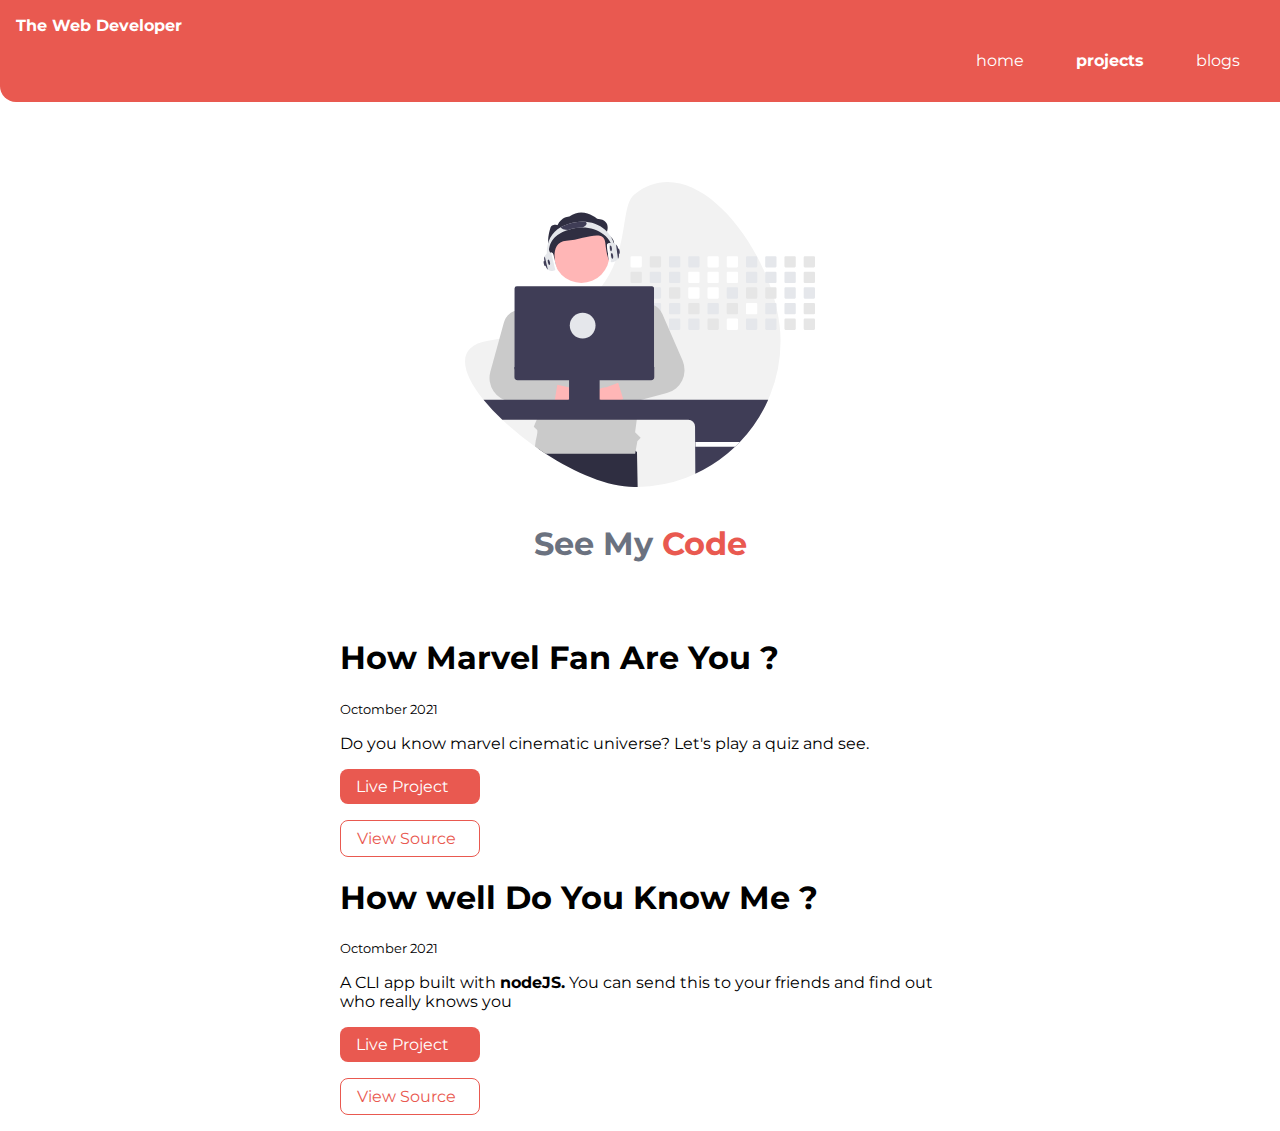
==== projects.html @ e07e7082 "initial commit" ====
<!DOCTYPE html>
<html lang="en">
<head>
    <meta charset="UTF-8">
    <meta http-equiv="X-UA-Compatible" content="IE=edge">
    <meta name="viewport" content="width=device-width, initial-scale=1.0">
    <title>Projects</title>
    <link rel="stylesheet" href="style.css">
</head>
<body>
    <nav class="navigation container">
        <div class="nav-brand">The Web Developer</div>
        <ul class="list-non-bullet nav-pills">
            <li class="list-item-inline">
                <a class="link " href="index.html">home</a>
            </li>
            <li class="list-item-inline">
                <a class="link link-active" href="projects.html">projects</a>
            </li>
            <li class="list-item-inline">
                <a class="link" href="blogs.html">blogs</a>
            </li>
        </ul>
    </nav>

    <header class="hero">
        <img class="hero-img" src="i1.svg" />
        <h1 class="hero-heading">See My <span class="heading-inverted"> Code</span></h1>
    </header>

    <ul class="list-non-bullet">

        <div class="container container-center">
            <li>
                <h1>How Marvel Fan Are You ?</h1>
                <small>Octomber 2021</small>
                <p>Do you know marvel cinematic universe? Let's play a quiz and see.</p>
    
                <a class="link link-primary" href="https://github.com/samarjeetpatankar/Fandom-Quiz-App">Live Project</a>
                <a class="link link-secondary" href="https://github.com/samarjeetpatankar/Fandom-Quiz-App">View Source</a>
            </li>

        </div>
         
        <div class="container container-center">
            <li>
                <h1>How well Do You Know Me ?</h1>
                <small>Octomber 2021</small>
                <p>A CLI app built with <strong>nodeJS.</strong> You can send this to your friends and find out who really knows you</p>
    
                <a class="link link-primary" href="https://github.com/samarjeetpatankar/CLI-Quiz-App">Live Project</a>
                <a class="link link-secondary" href="https://github.com/samarjeetpatankar/CLI-Quiz-App">View Source</a>
            </li>
        </div>
     </ul>
</body>
</html>
---- style.css ----
@import url('https://fonts.googleapis.com/css2?family=Montserrat:wght@400;700&display=swap');

:root {
    --primary-color: #e95950;
    --off-white: #F3F4F6;
    --dark-gray: #6B7280;
}

body {
    font-family: 'Montserrat', sans-serif;
    margin: 0px
}

hr {
    margin: 2rem 0rem;
}

/** spaces **/

.margin-md {
    margin: 2rem;
}

/** container **/
.container {
    padding: 0rem 1rem;
}

.container-center {
    max-width: 600px;
    margin: auto;
}

/** links **/
.link {
    box-sizing: border-box;
    text-decoration: none;
    padding: 0.5rem 1rem;
}

.link-primary {
    background-color: var(--primary-color);
    border-radius: 0.5rem;
    color: white;
    display: block;
    max-width: 140px;
    margin: 1rem 1rem 1rem 0rem;
}

.link-secondary {
    color: var(--primary-color);
    border-radius: 0.5rem;
    border: 1px solid var(--primary-color);
    display: block;
    max-width: 140px;
    margin: 1rem 1rem 1rem 0rem;
}

/** look into BEM naming convention for CSS **/

/** lists **/

.list-non-bullet {
    list-style: none;
    padding-inline-start: 0px;
}

.list-item-inline {
    display: inline;
    padding: 0rem 0.5rem;
}

/** navigation **/

.navigation {
    background-color: var(--primary-color);
    color: white;
    padding: 1rem;
    border-bottom-left-radius: 1rem;
}

.navigation .nav-brand {
    font-weight: bold;
}

.navigation .nav-pills {
    text-align: right;
}

.navigation .link {
    color: white;
}

.navigation .link-active {
    font-weight: bold;
}

/** header **/

.hero {
    padding: 2rem;
    padding-top: 5rem;

}

.hero .hero-img {
    max-width: 80%;
    width: 350px;
    display: block;
    margin: auto;
}

.hero .hero-heading {
    text-align: center;
    padding-top: 1rem;
    color: var(--dark-gray);
}

.hero .hero-heading .heading-inverted {
    color: var(--primary-color);
}

/** sections **/

.section {
    padding: 2rem;
}

.section h1 {
    text-align: center;

}

.ow {
    background-color: var(--off-white);
}

/** footers **/

.footer {
    background-color: var(--primary-color);
    padding: 4rem 1rem;
    text-align: center;
    color: white;
    border-top-right-radius: 1rem;
}

.footer .link {
    color: white
}

.footer .footer-header {
    font-weight: bold;
    font-size: large;
}

.footer ul {
    padding-inline-start: 0px;
}

/** projects **/
.showcase-list {
    padding: 2rem;
}

/** blogs **/
.showcase-blog {
    padding-bottom: 6rem;
}
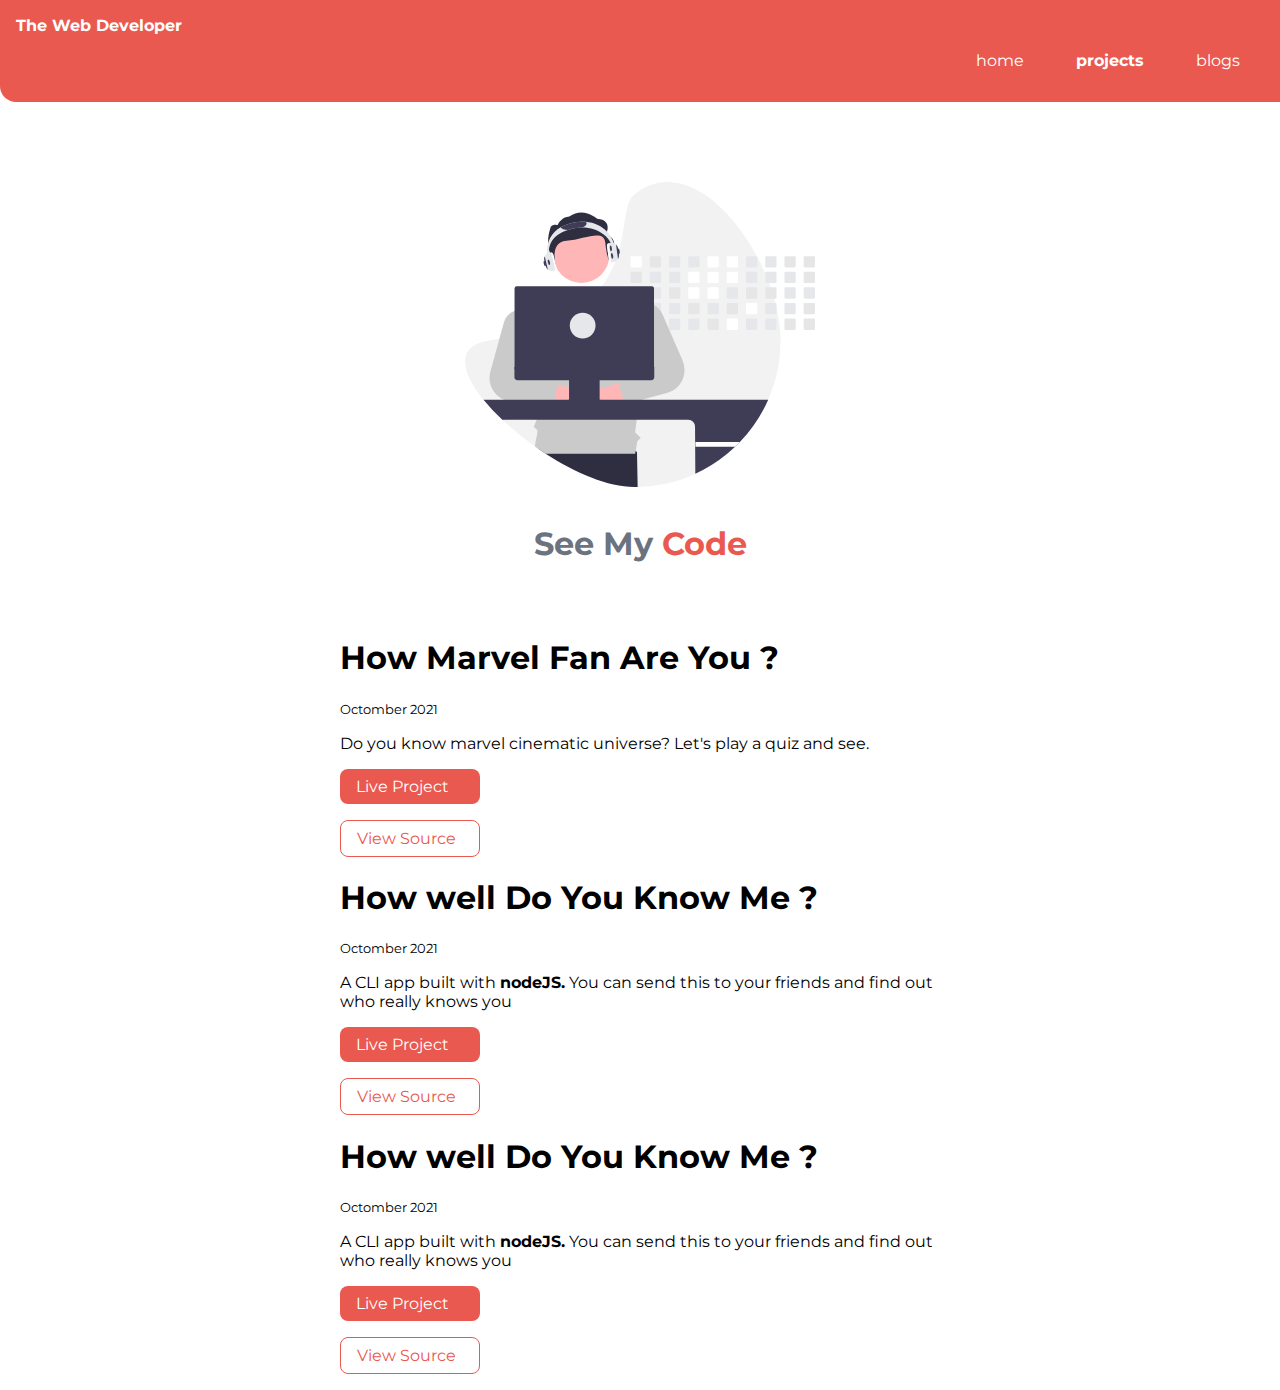
==== commit 271a4135: "Update projects.html" ====
--- a/projects.html
+++ b/projects.html
@@ -52,6 +52,17 @@
                 <a class="link link-secondary" href="https://github.com/samarjeetpatankar/CLI-Quiz-App">View Source</a>
             </li>
         </div>
+
+        <div class="container container-center">
+            <li>
+                <h1>How well Do You Know Me ?</h1>
+                <small>Octomber 2021</small>
+                <p>A CLI app built with <strong>nodeJS.</strong> You can send this to your friends and find out who really knows you</p>
+    
+                <a class="link link-primary" href="https://github.com/samarjeetpatankar/CLI-Quiz-App">Live Project</a>
+                <a class="link link-secondary" href="https://github.com/samarjeetpatankar/CLI-Quiz-App">View Source</a>
+            </li>
+        </div>
      </ul>
 </body>
 </html>